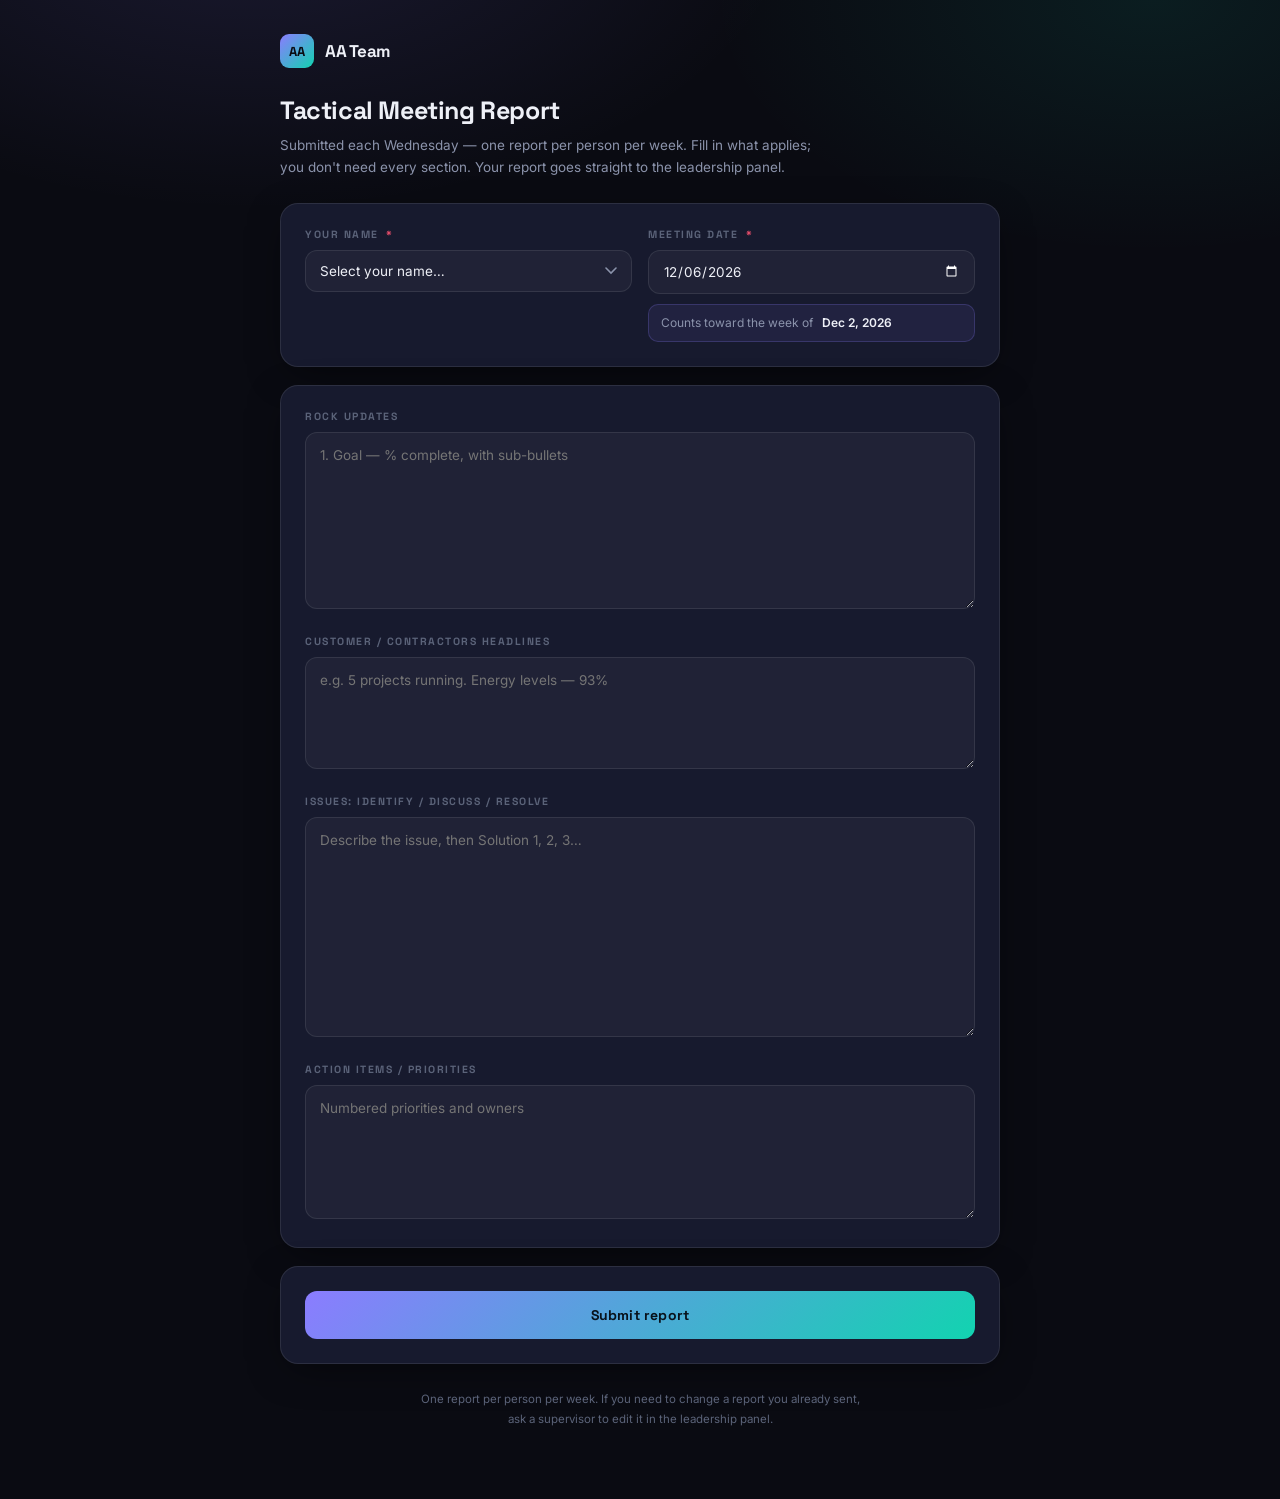
==== tactical/index.html @ f57ccd44 "Add a shareable tactical report form at /tactical The weekly report could only be filed by someone w" ====
<!DOCTYPE html>
<html lang="en">
<head>
<meta charset="UTF-8">
<meta name="viewport" content="width=device-width,initial-scale=1">
<meta name="robots" content="noindex,nofollow">
<title>Tactical Meeting Report &mdash; AA Team</title>
<link rel="preconnect" href="https://fonts.googleapis.com">
<link rel="preconnect" href="https://fonts.gstatic.com" crossorigin>
<link href="https://fonts.googleapis.com/css2?family=Inter:wght@400;500;600;700;800&family=Space+Grotesk:wght@500;600;700&display=swap" rel="stylesheet">
<style>
  :root{
    --bg:#0a0b12; --bg2:#0f1120; --panel2:#171a2e;
    --line:rgba(255,255,255,0.09); --line2:rgba(255,255,255,0.06);
    --text:#eef0f7; --muted:#8b93ab; --dim:#5b6379;
    --violet:#8b7cff; --violet2:#6d5bf0; --teal:#12d3b0; --amber:#f6b23a; --rose:#f2506e; --green:#37d99a;
    --grad:linear-gradient(135deg,#8b7cff,#12d3b0);
    --radius:18px; --radius-sm:12px;
    --shadow:0 10px 40px -12px rgba(0,0,0,0.6);
  }
  *{box-sizing:border-box;margin:0;padding:0}
  body{font-family:'Inter',system-ui,sans-serif;background:var(--bg);color:var(--text);min-height:100vh;
       background-image:radial-gradient(900px 500px at 20% -10%,rgba(139,124,255,0.13),transparent 60%),
                        radial-gradient(800px 460px at 90% 0%,rgba(18,211,176,0.09),transparent 55%);
       background-attachment:fixed}
  button{font-family:inherit;cursor:pointer;color:inherit}
  .wrap{max-width:760px;margin:0 auto;padding:34px 20px 70px}

  .brand{display:flex;align-items:center;gap:11px;margin-bottom:26px}
  .brand-mark{width:34px;height:34px;border-radius:9px;background:var(--grad);display:grid;place-items:center;
               font-family:'Space Grotesk',sans-serif;font-weight:700;font-size:13px;color:#0a0b12;flex:none}
  .brand-name{font-family:'Space Grotesk',sans-serif;font-size:17px;font-weight:700;letter-spacing:-0.3px}

  .hero{margin-bottom:24px}
  .hero h1{font-family:'Space Grotesk',sans-serif;font-size:25px;font-weight:700;letter-spacing:-0.4px;margin-bottom:8px}
  .hero p{font-size:13.5px;color:var(--muted);line-height:1.65;max-width:62ch}

  .card{background:var(--panel2);border:1px solid var(--line);border-radius:var(--radius);
        padding:24px;box-shadow:var(--shadow);margin-bottom:18px}

  .row{display:grid;grid-template-columns:1fr 1fr;gap:16px}
  @media(max-width:620px){.row{grid-template-columns:1fr}}

  .field{margin-bottom:22px}
  .field:last-child{margin-bottom:0}
  label.lbl{display:block;font-family:'Space Grotesk',sans-serif;font-size:10.5px;font-weight:700;
            letter-spacing:1.5px;text-transform:uppercase;color:var(--dim);margin-bottom:9px}
  label.lbl .req{color:var(--rose);margin-left:3px}

  input[type=date],textarea,select{width:100%;padding:12px 14px;border-radius:var(--radius-sm);
    border:1px solid var(--line);background:rgba(255,255,255,0.04);color:var(--text);
    font-size:13.5px;outline:none;transition:border-color .2s,box-shadow .2s;font-family:inherit}
  textarea{line-height:1.6;resize:vertical;min-height:84px}
  input[type=date]:focus,textarea:focus,select:focus{border-color:var(--violet);box-shadow:0 0 0 3px rgba(139,124,255,0.14)}
  input[type=date]{color-scheme:dark}
  select{appearance:none;background-image:url("data:image/svg+xml;utf8,<svg xmlns='http://www.w3.org/2000/svg' width='12' height='8'><path d='M1 1l5 5 5-5' stroke='%238b93ab' stroke-width='1.6' fill='none' stroke-linecap='round'/></svg>");
         background-repeat:no-repeat;background-position:right 14px center;padding-right:38px;cursor:pointer}

  .weeknote{display:flex;align-items:center;gap:9px;margin-top:10px;font-size:12px;color:var(--muted);
            background:rgba(139,124,255,0.09);border:1px solid rgba(139,124,255,0.22);
            border-radius:10px;padding:9px 12px;line-height:1.5}
  .weeknote b{color:var(--text);font-weight:600}

  .btn-submit{width:100%;border:none;background:var(--grad);color:#08121b;border-radius:var(--radius-sm);
    padding:15px 20px;font-family:'Space Grotesk',sans-serif;font-size:14px;font-weight:700;
    letter-spacing:.2px;transition:opacity .18s,transform .12s}
  .btn-submit:hover:not(:disabled){opacity:.9}
  .btn-submit:active:not(:disabled){transform:translateY(1px)}
  .btn-submit:disabled{opacity:.5;cursor:not-allowed}

  .status{margin-top:14px;font-size:13px;line-height:1.6;padding:12px 14px;border-radius:10px;display:none}
  .status.show{display:block}
  .status.err{background:rgba(242,80,110,0.11);border:1px solid rgba(242,80,110,0.3);color:#ffb3c2}
  .status.info{background:rgba(255,255,255,0.05);border:1px solid var(--line);color:var(--muted)}

  .done{text-align:center;padding:44px 24px}
  .done-mark{width:58px;height:58px;border-radius:50%;background:rgba(55,217,154,0.14);
             border:1px solid rgba(55,217,154,0.35);display:grid;place-items:center;margin:0 auto 20px;
             font-size:26px;color:var(--green)}
  .done h2{font-family:'Space Grotesk',sans-serif;font-size:20px;font-weight:700;margin-bottom:10px}
  .done p{font-size:13.5px;color:var(--muted);line-height:1.7;max-width:46ch;margin:0 auto 22px}
  .btn-again{border:1px solid var(--line);background:rgba(255,255,255,0.04);border-radius:var(--radius-sm);
             padding:11px 20px;font-family:'Space Grotesk',sans-serif;font-size:12.5px;font-weight:600}
  .btn-again:hover{border-color:var(--violet);background:rgba(139,124,255,0.1)}

  .foot{text-align:center;font-size:11.5px;color:var(--dim);margin-top:26px;line-height:1.7}
</style>
</head>
<body>
<div class="wrap">

  <div class="brand">
    <div class="brand-mark">AA</div>
    <div class="brand-name">AA Team</div>
  </div>

  <div id="view-form">
    <div class="hero">
      <h1>Tactical Meeting Report</h1>
      <p>Submitted each Wednesday &mdash; one report per person per week. Fill in what applies; you don't
         need every section. Your report goes straight to the leadership panel.</p>
    </div>

    <div class="card">
      <div class="row">
        <div class="field">
          <label class="lbl" for="f-person">Your name <span class="req">*</span></label>
          <select id="f-person">
            <option value="">Select your name&hellip;</option>
          </select>
        </div>
        <div class="field">
          <label class="lbl" for="f-date">Meeting date <span class="req">*</span></label>
          <input type="date" id="f-date">
          <div class="weeknote" id="f-weeknote" style="display:none"></div>
        </div>
      </div>
    </div>

    <div class="card" id="f-sections"></div>

    <div class="card">
      <button class="btn-submit" id="f-submit" onclick="submitForm()">Submit report</button>
      <div class="status" id="f-status"></div>
    </div>

    <div class="foot">
      One report per person per week. If you need to change a report you already sent,<br>
      ask a supervisor to edit it in the leadership panel.
    </div>
  </div>

  <div id="view-done" style="display:none">
    <div class="card done">
      <div class="done-mark">&#10003;</div>
      <h2>Report received</h2>
      <p id="done-msg"></p>
      <button class="btn-again" onclick="resetForm()">Submit another report</button>
    </div>
  </div>

</div>

<script src="/qc-engine.js"></script>
<script>
var SUPABASE_URL='https://mrxhydaoxlxuampmgaoi.supabase.co';
var SUPABASE_ANON_KEY='eyJhbGciOiJIUzI1NiIsInR5cCI6IkpXVCJ9.eyJpc3MiOiJzdXBhYmFzZSIsInJlZiI6Im1yeGh5ZGFveGx4dWFtcG1nYW9pIiwicm9sZSI6ImFub24iLCJpYXQiOjE3NzM3NTg2NDgsImV4cCI6MjA4OTMzNDY0OH0.STQzp2Berri61IHeoDFHnDUkg_9eSV-giVCrUhHHk64';

// Kept in step with TACTICAL_SECTIONS in the main app. Same keys, same order,
// same column names -- the panel reads exactly what this form writes.
var SECTIONS=[
  {key:'rocks',     label:'ROCK Updates', rows:7, hint:'1. Goal — % complete, with sub-bullets'},
  {key:'headlines', label:'Customer / Contractors Headlines', rows:4, hint:'e.g. 5 projects running. Energy levels — 93%'},
  {key:'issues',    label:'Issues: Identify / Discuss / Resolve', rows:9, hint:'Describe the issue, then Solution 1, 2, 3…'},
  {key:'actions',   label:'Action Items / Priorities', rows:5, hint:'Numbered priorities and owners'}
];

// The people who can file a report. Add names here as the group grows.
var PEOPLE=['Glory','Junior','Simon','Achumboro','Jeff'];

function el(id){return document.getElementById(id);}

function prettyWeek(weekOf){
  if(!weekOf) return '';
  var d=new Date(weekOf+'T12:00:00Z');
  return d.toLocaleDateString('en-US',{month:'short',day:'numeric',year:'numeric',timeZone:'UTC'});
}

function todayISO(){
  var d=new Date();
  return d.getFullYear()+'-'+String(d.getMonth()+1).padStart(2,'0')+'-'+String(d.getDate()).padStart(2,'0');
}

function buildForm(){
  var sel=el('f-person');
  PEOPLE.forEach(function(name){
    var o=document.createElement('option');
    o.value=name; o.textContent=name;
    sel.appendChild(o);
  });

  el('f-sections').innerHTML=SECTIONS.map(function(sec){
    return '<div class="field">'+
      '<label class="lbl" for="f-'+sec.key+'">'+sec.label+'</label>'+
      '<textarea id="f-'+sec.key+'" rows="'+sec.rows+'" placeholder="'+sec.hint+'"></textarea>'+
    '</div>';
  }).join('');

  el('f-date').value=todayISO();
  el('f-date').addEventListener('change',showWeek);
  showWeek();
}

function showWeek(){
  var note=el('f-weeknote');
  var weekOf=QC.tacticalWeekOf(el('f-date').value);
  if(!weekOf){note.style.display='none';return;}
  note.style.display='flex';
  note.innerHTML='Counts toward the week of <b>'+prettyWeek(weekOf)+'</b>';
}

function status(msg,kind){
  var s=el('f-status');
  if(!msg){s.className='status';s.textContent='';return;}
  s.className='status show '+(kind||'info');
  s.textContent=msg;
}

async function submitForm(){
  var person=el('f-person').value;
  var dateVal=el('f-date').value||null;
  var weekOf=QC.tacticalWeekOf(dateVal);

  if(!person){status('Select your name first.','err');return;}
  if(!weekOf){status('Pick the meeting date.','err');return;}

  var rec={person:person,row_date:dateVal,week_of:weekOf,source:'form',confirmed:false};
  var filled=false;
  SECTIONS.forEach(function(sec){
    var v=String((el('f-'+sec.key)||{}).value||'').trim();
    rec[sec.key]=v;
    if(v) filled=true;
  });
  if(!filled){status('Nothing to submit — fill in at least one section.','err');return;}

  el('f-submit').disabled=true;
  status('Sending…','info');

  try{
    var res=await fetch(SUPABASE_URL+'/rest/v1/tactical',{
      method:'POST',
      headers:{
        'apikey':SUPABASE_ANON_KEY,
        'Authorization':'Bearer '+SUPABASE_ANON_KEY,
        'Content-Type':'application/json',
        'Prefer':'return=minimal'
      },
      body:JSON.stringify(rec)
    });

    if(res.ok){
      el('done-msg').textContent=person+', your report for the week of '+prettyWeek(weekOf)+
        ' is with leadership. Thank you.';
      el('view-form').style.display='none';
      el('view-done').style.display='block';
      window.scrollTo(0,0);
      return;
    }

    var body=await res.text();
    // The unique (person, week_of) index is what stops a second report for the
    // same week. Say so plainly instead of leaking the Postgres error.
    if(res.status===409||/duplicate key|tactical_person_week/i.test(body)){
      status('A report for '+person+' already exists for the week of '+prettyWeek(weekOf)+
             '. Ask a supervisor to update it in the leadership panel.','err');
    }else if(res.status===401||res.status===403){
      status('This form could not submit — it may not be set up yet. Let leadership know.','err');
    }else{
      status('Submit failed ('+res.status+'). Try again in a moment.','err');
    }
  }catch(e){
    status('Could not reach the server. Check your connection and try again.','err');
  }
  el('f-submit').disabled=false;
}

function resetForm(){
  SECTIONS.forEach(function(sec){ var t=el('f-'+sec.key); if(t) t.value=''; });
  el('f-person').value='';
  el('f-date').value=todayISO();
  showWeek();
  status('');
  el('f-submit').disabled=false;
  el('view-done').style.display='none';
  el('view-form').style.display='block';
  window.scrollTo(0,0);
}

buildForm();
</script>
</body>
</html>
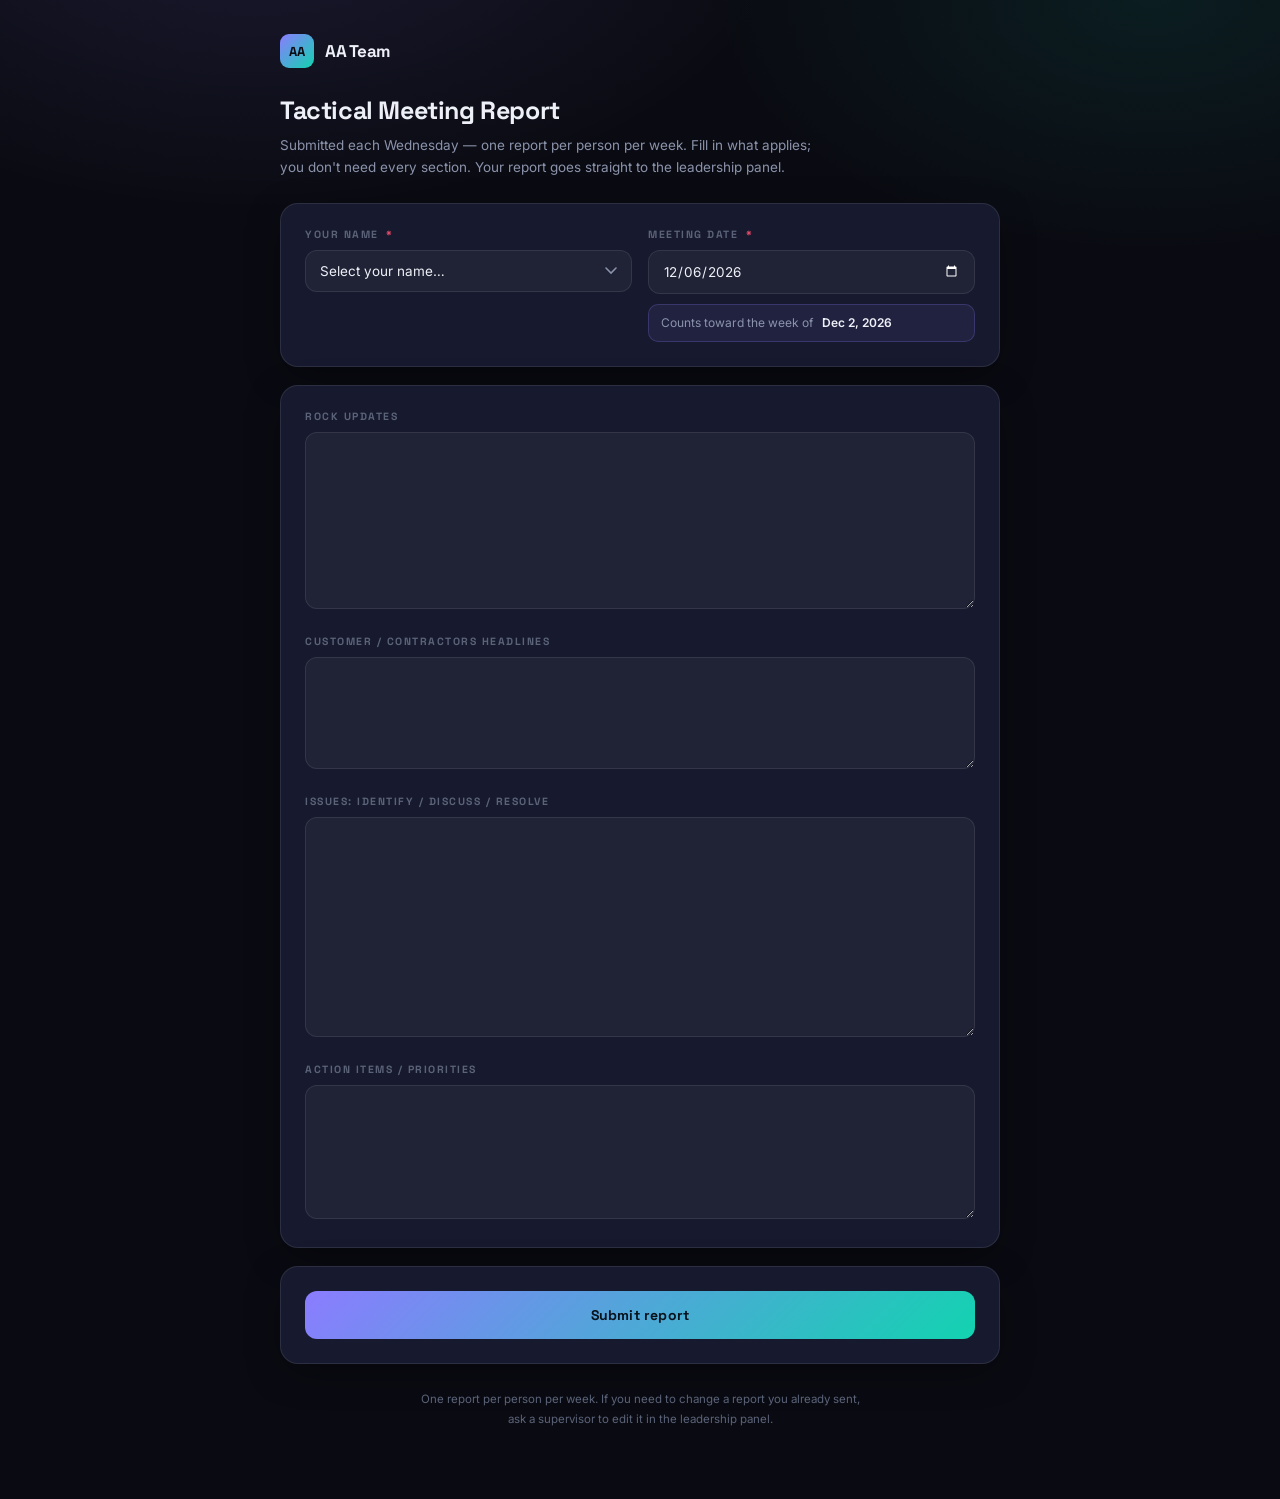
==== commit 2926d7d6: "Drop the example text from the tactical form's section boxes The placeholders read as suggestions ab" ====
--- a/tactical/index.html
+++ b/tactical/index.html
@@ -149,10 +149,10 @@
 // Kept in step with TACTICAL_SECTIONS in the main app. Same keys, same order,
 // same column names -- the panel reads exactly what this form writes.
 var SECTIONS=[
-  {key:'rocks',     label:'ROCK Updates', rows:7, hint:'1. Goal — % complete, with sub-bullets'},
-  {key:'headlines', label:'Customer / Contractors Headlines', rows:4, hint:'e.g. 5 projects running. Energy levels — 93%'},
-  {key:'issues',    label:'Issues: Identify / Discuss / Resolve', rows:9, hint:'Describe the issue, then Solution 1, 2, 3…'},
-  {key:'actions',   label:'Action Items / Priorities', rows:5, hint:'Numbered priorities and owners'}
+  {key:'rocks',     label:'ROCK Updates', rows:7},
+  {key:'headlines', label:'Customer / Contractors Headlines', rows:4},
+  {key:'issues',    label:'Issues: Identify / Discuss / Resolve', rows:9},
+  {key:'actions',   label:'Action Items / Priorities', rows:5}
 ];
 
 // The people who can file a report. Add names here as the group grows.
@@ -182,7 +182,7 @@
   el('f-sections').innerHTML=SECTIONS.map(function(sec){
     return '<div class="field">'+
       '<label class="lbl" for="f-'+sec.key+'">'+sec.label+'</label>'+
-      '<textarea id="f-'+sec.key+'" rows="'+sec.rows+'" placeholder="'+sec.hint+'"></textarea>'+
+      '<textarea id="f-'+sec.key+'" rows="'+sec.rows+'"></textarea>'+
     '</div>';
   }).join('');
 
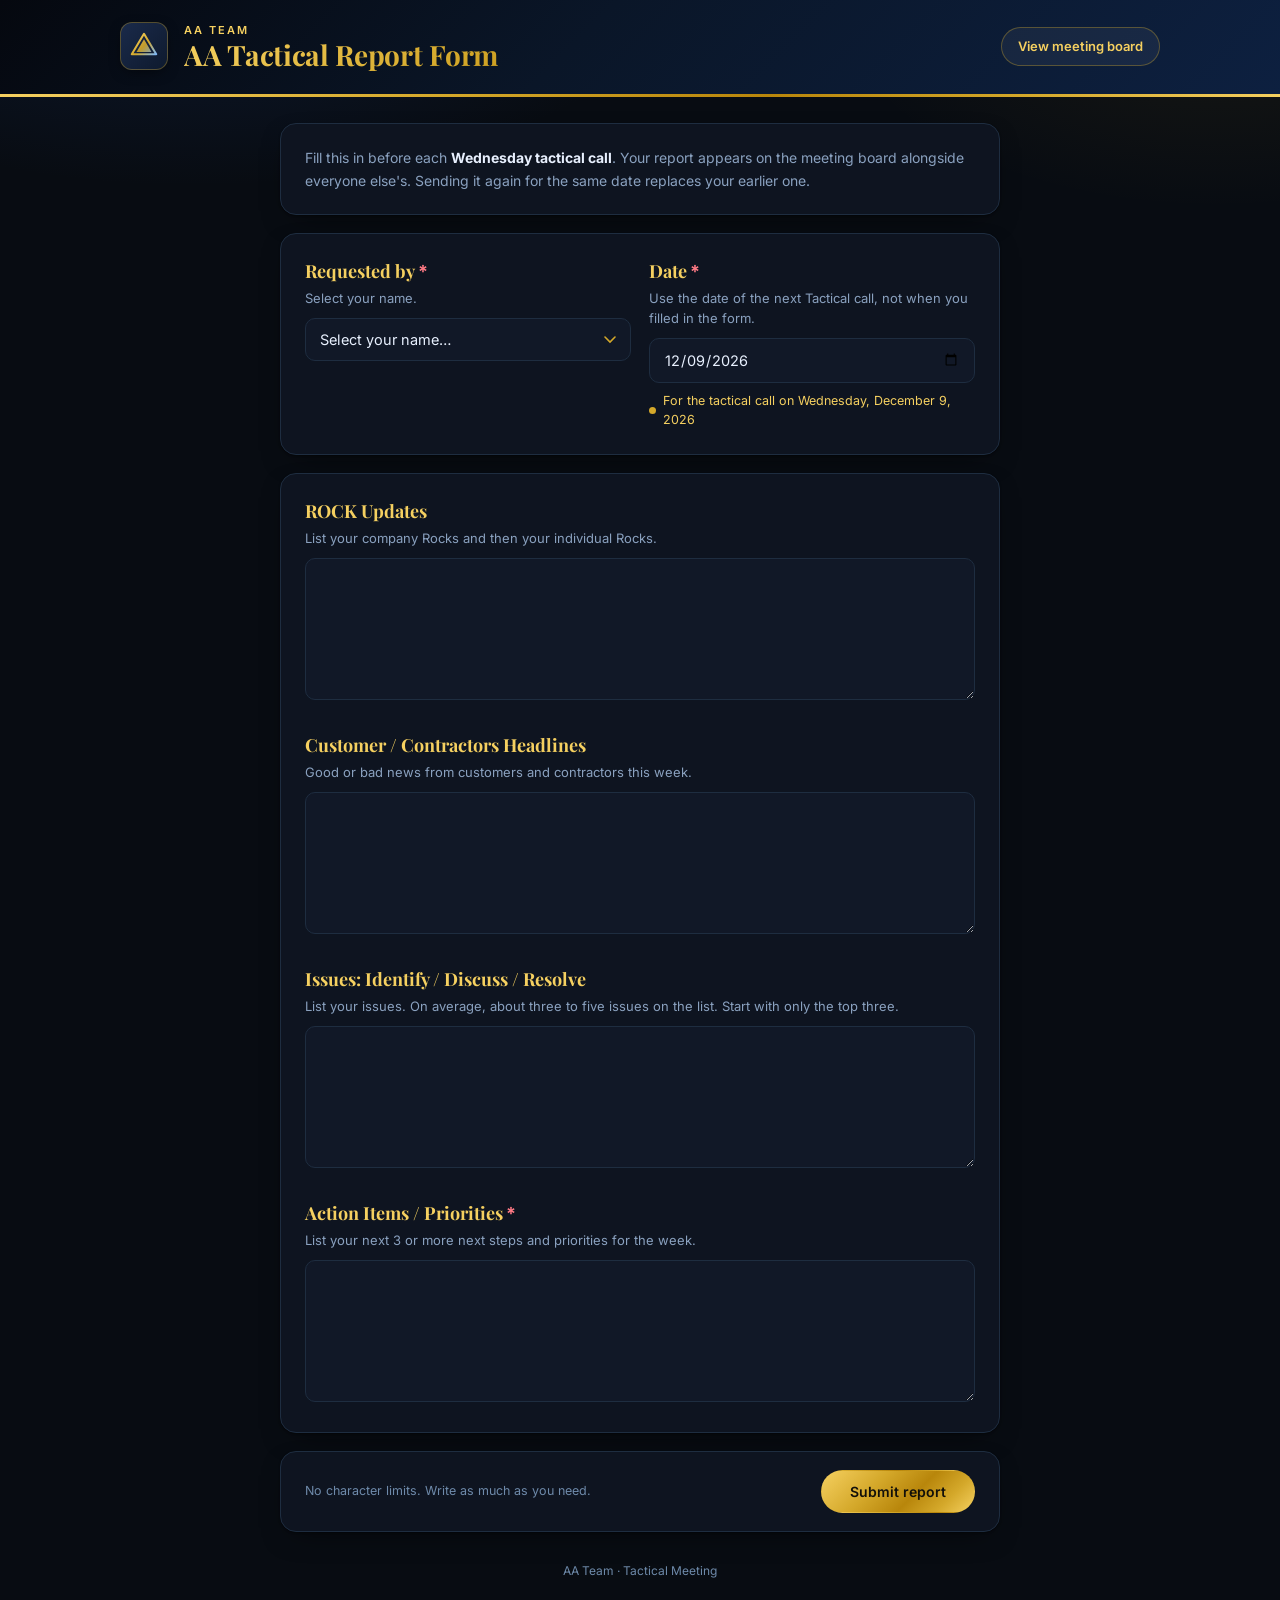
==== commit 09e7a65c: "Give the AA tactical meeting the UC layout and a public board /tactical is rebuilt as the AA Tactica" ====
--- a/tactical/index.html
+++ b/tactical/index.html
@@ -4,130 +4,102 @@
 <meta charset="UTF-8">
 <meta name="viewport" content="width=device-width,initial-scale=1">
 <meta name="robots" content="noindex,nofollow">
-<title>Tactical Meeting Report &mdash; AA Team</title>
+<title>AA Tactical Report Form</title>
+<link rel="icon" href="/og-image.png">
 <link rel="preconnect" href="https://fonts.googleapis.com">
 <link rel="preconnect" href="https://fonts.gstatic.com" crossorigin>
-<link href="https://fonts.googleapis.com/css2?family=Inter:wght@400;500;600;700;800&family=Space+Grotesk:wght@500;600;700&display=swap" rel="stylesheet">
+<link href="https://fonts.googleapis.com/css2?family=Inter:wght@400;500;600;700&family=Playfair+Display:wght@600;700&display=swap" rel="stylesheet">
+<link rel="stylesheet" href="/tactical/aa.css">
 <style>
-  :root{
-    --bg:#0a0b12; --bg2:#0f1120; --panel2:#171a2e;
-    --line:rgba(255,255,255,0.09); --line2:rgba(255,255,255,0.06);
-    --text:#eef0f7; --muted:#8b93ab; --dim:#5b6379;
-    --violet:#8b7cff; --violet2:#6d5bf0; --teal:#12d3b0; --amber:#f6b23a; --rose:#f2506e; --green:#37d99a;
-    --grad:linear-gradient(135deg,#8b7cff,#12d3b0);
-    --radius:18px; --radius-sm:12px;
-    --shadow:0 10px 40px -12px rgba(0,0,0,0.6);
-  }
-  *{box-sizing:border-box;margin:0;padding:0}
-  body{font-family:'Inter',system-ui,sans-serif;background:var(--bg);color:var(--text);min-height:100vh;
-       background-image:radial-gradient(900px 500px at 20% -10%,rgba(139,124,255,0.13),transparent 60%),
-                        radial-gradient(800px 460px at 90% 0%,rgba(18,211,176,0.09),transparent 55%);
-       background-attachment:fixed}
-  button{font-family:inherit;cursor:pointer;color:inherit}
-  .wrap{max-width:760px;margin:0 auto;padding:34px 20px 70px}
-
-  .brand{display:flex;align-items:center;gap:11px;margin-bottom:26px}
-  .brand-mark{width:34px;height:34px;border-radius:9px;background:var(--grad);display:grid;place-items:center;
-               font-family:'Space Grotesk',sans-serif;font-weight:700;font-size:13px;color:#0a0b12;flex:none}
-  .brand-name{font-family:'Space Grotesk',sans-serif;font-size:17px;font-weight:700;letter-spacing:-0.3px}
-
-  .hero{margin-bottom:24px}
-  .hero h1{font-family:'Space Grotesk',sans-serif;font-size:25px;font-weight:700;letter-spacing:-0.4px;margin-bottom:8px}
-  .hero p{font-size:13.5px;color:var(--muted);line-height:1.65;max-width:62ch}
-
-  .card{background:var(--panel2);border:1px solid var(--line);border-radius:var(--radius);
-        padding:24px;box-shadow:var(--shadow);margin-bottom:18px}
-
-  .row{display:grid;grid-template-columns:1fr 1fr;gap:16px}
+  .intro{padding:22px 24px;margin-bottom:18px}
+  .intro p{font-size:14px;color:var(--muted);line-height:1.65}
+  .intro p b{color:var(--text)}
+
+  .sec{padding:24px;margin-bottom:18px}
+  .row{display:grid;grid-template-columns:1fr 1fr;gap:18px}
   @media(max-width:620px){.row{grid-template-columns:1fr}}
 
-  .field{margin-bottom:22px}
+  .field{margin-bottom:26px}
   .field:last-child{margin-bottom:0}
-  label.lbl{display:block;font-family:'Space Grotesk',sans-serif;font-size:10.5px;font-weight:700;
-            letter-spacing:1.5px;text-transform:uppercase;color:var(--dim);margin-bottom:9px}
-  label.lbl .req{color:var(--rose);margin-left:3px}
-
-  input[type=date],textarea,select{width:100%;padding:12px 14px;border-radius:var(--radius-sm);
-    border:1px solid var(--line);background:rgba(255,255,255,0.04);color:var(--text);
-    font-size:13.5px;outline:none;transition:border-color .2s,box-shadow .2s;font-family:inherit}
-  textarea{line-height:1.6;resize:vertical;min-height:84px}
-  input[type=date]:focus,textarea:focus,select:focus{border-color:var(--violet);box-shadow:0 0 0 3px rgba(139,124,255,0.14)}
-  input[type=date]{color-scheme:dark}
-  select{appearance:none;background-image:url("data:image/svg+xml;utf8,<svg xmlns='http://www.w3.org/2000/svg' width='12' height='8'><path d='M1 1l5 5 5-5' stroke='%238b93ab' stroke-width='1.6' fill='none' stroke-linecap='round'/></svg>");
-         background-repeat:no-repeat;background-position:right 14px center;padding-right:38px;cursor:pointer}
-
-  .weeknote{display:flex;align-items:center;gap:9px;margin-top:10px;font-size:12px;color:var(--muted);
-            background:rgba(139,124,255,0.09);border:1px solid rgba(139,124,255,0.22);
-            border-radius:10px;padding:9px 12px;line-height:1.5}
-  .weeknote b{color:var(--text);font-weight:600}
-
-  .btn-submit{width:100%;border:none;background:var(--grad);color:#08121b;border-radius:var(--radius-sm);
-    padding:15px 20px;font-family:'Space Grotesk',sans-serif;font-size:14px;font-weight:700;
-    letter-spacing:.2px;transition:opacity .18s,transform .12s}
-  .btn-submit:hover:not(:disabled){opacity:.9}
-  .btn-submit:active:not(:disabled){transform:translateY(1px)}
-  .btn-submit:disabled{opacity:.5;cursor:not-allowed}
-
-  .status{margin-top:14px;font-size:13px;line-height:1.6;padding:12px 14px;border-radius:10px;display:none}
-  .status.show{display:block}
-  .status.err{background:rgba(242,80,110,0.11);border:1px solid rgba(242,80,110,0.3);color:#ffb3c2}
-  .status.info{background:rgba(255,255,255,0.05);border:1px solid var(--line);color:var(--muted)}
-
-  .done{text-align:center;padding:44px 24px}
-  .done-mark{width:58px;height:58px;border-radius:50%;background:rgba(55,217,154,0.14);
-             border:1px solid rgba(55,217,154,0.35);display:grid;place-items:center;margin:0 auto 20px;
-             font-size:26px;color:var(--green)}
-  .done h2{font-family:'Space Grotesk',sans-serif;font-size:20px;font-weight:700;margin-bottom:10px}
-  .done p{font-size:13.5px;color:var(--muted);line-height:1.7;max-width:46ch;margin:0 auto 22px}
-  .btn-again{border:1px solid var(--line);background:rgba(255,255,255,0.04);border-radius:var(--radius-sm);
-             padding:11px 20px;font-family:'Space Grotesk',sans-serif;font-size:12.5px;font-weight:600}
-  .btn-again:hover{border-color:var(--violet);background:rgba(139,124,255,0.1)}
-
-  .foot{text-align:center;font-size:11.5px;color:var(--dim);margin-top:26px;line-height:1.7}
+  .lbl{display:block;font-family:var(--serif);font-size:18px;font-weight:700;color:var(--gold-light);margin-bottom:3px}
+  .lbl .req{color:var(--rose);margin-left:3px;font-family:var(--sans)}
+  .hint{font-size:13px;color:var(--muted);line-height:1.55;margin-bottom:10px}
+
+  select,input[type=date],textarea{width:100%;padding:12px 14px;border-radius:var(--radius-sm);border:1px solid var(--line);
+    background:var(--card2);font-size:14.5px;outline:none;transition:border-color .15s,box-shadow .15s}
+  select:focus,input[type=date]:focus,textarea:focus{border-color:var(--gold);box-shadow:0 0 0 3px rgba(212,168,42,.18);background:var(--card)}
+  textarea{line-height:1.6;resize:vertical;min-height:120px;overflow:hidden}
+  select{appearance:none;cursor:pointer;padding-right:38px;
+    background-image:url("data:image/svg+xml;utf8,<svg xmlns='http://www.w3.org/2000/svg' width='12' height='8'><path d='M1 1l5 5 5-5' stroke='%23d4a82a' stroke-width='1.6' fill='none' stroke-linecap='round'/></svg>");
+    background-repeat:no-repeat;background-position:right 14px center}
+
+  .weeknote{margin-top:9px;font-size:12.5px;color:var(--gold-light);display:flex;gap:7px;align-items:center}
+  .weeknote::before{content:'';width:7px;height:7px;border-radius:50%;background:var(--gold);flex:none}
+
+  #f-existing{margin-bottom:18px}
+  #f-existing button{margin-left:6px;background:none;border:none;color:var(--gold-light);font-weight:600;text-decoration:underline;padding:0}
+
+  .submit-bar{padding:18px 24px;display:flex;align-items:center;justify-content:space-between;gap:14px;flex-wrap:wrap}
+  .submit-bar .meta{font-size:12.5px;color:var(--dim)}
+  .submit-bar .btn{padding:12px 28px;font-size:14px}
+  #f-status{margin-top:14px}
+
+  .done{text-align:center;padding:48px 24px}
+  .done-mark{width:62px;height:62px;border-radius:50%;background:var(--green-wash);color:var(--green);display:grid;place-items:center;
+    margin:0 auto 18px;font-size:28px;border:1px solid rgba(38,166,154,.35)}
+  .done h2{font-family:var(--serif);font-size:26px;color:var(--gold-light);margin-bottom:8px}
+  .done p{color:var(--muted);font-size:14px;max-width:46ch;margin:0 auto 22px}
+  .done .acts{display:flex;gap:10px;justify-content:center;flex-wrap:wrap}
 </style>
 </head>
 <body>
-<div class="wrap">
-
-  <div class="brand">
-    <div class="brand-mark">AA</div>
-    <div class="brand-name">AA Team</div>
+
+<header class="mast">
+  <div class="mast-in">
+    <div class="logo" id="aa-logo"></div>
+    <div class="mast-title">
+      <div class="mast-kicker">AA Team</div>
+      <h1>AA Tactical Report Form</h1>
+    </div>
+    <div class="mast-actions">
+      <a class="btn btn-ghost" href="/tactical/board">View meeting board</a>
+    </div>
   </div>
+</header>
+
+<main class="wrap narrow">
 
   <div id="view-form">
-    <div class="hero">
-      <h1>Tactical Meeting Report</h1>
-      <p>Submitted each Wednesday &mdash; one report per person per week. Fill in what applies; you don't
-         need every section. Your report goes straight to the leadership panel.</p>
-    </div>
-
-    <div class="card">
+    <div class="card intro">
+      <p>Fill this in before each <b>Wednesday tactical call</b>. Your report appears on the meeting board
+         alongside everyone else's. Sending it again for the same date replaces your earlier one.</p>
+    </div>
+
+    <div class="card sec">
       <div class="row">
         <div class="field">
-          <label class="lbl" for="f-person">Your name <span class="req">*</span></label>
-          <select id="f-person">
-            <option value="">Select your name&hellip;</option>
-          </select>
+          <label class="lbl" for="f-person">Requested by<span class="req">*</span></label>
+          <div class="hint">Select your name.</div>
+          <select id="f-person"><option value="">Select your name&hellip;</option></select>
         </div>
         <div class="field">
-          <label class="lbl" for="f-date">Meeting date <span class="req">*</span></label>
+          <label class="lbl" for="f-date">Date<span class="req">*</span></label>
+          <div class="hint">Use the date of the next Tactical call, not when you filled in the form.</div>
           <input type="date" id="f-date">
-          <div class="weeknote" id="f-weeknote" style="display:none"></div>
+          <div class="weeknote" id="f-weeknote"></div>
         </div>
       </div>
     </div>
 
-    <div class="card" id="f-sections"></div>
-
-    <div class="card">
-      <button class="btn-submit" id="f-submit" onclick="submitForm()">Submit report</button>
-      <div class="status" id="f-status"></div>
-    </div>
-
-    <div class="foot">
-      One report per person per week. If you need to change a report you already sent,<br>
-      ask a supervisor to edit it in the leadership panel.
-    </div>
+    <div class="note info" id="f-existing"></div>
+
+    <div class="card sec" id="f-sections"></div>
+
+    <div class="card submit-bar">
+      <span class="meta">No character limits. Write as much as you need.</span>
+      <button class="btn btn-navy" id="f-submit" type="button">Submit report</button>
+    </div>
+    <div class="note" id="f-status"></div>
   </div>
 
   <div id="view-done" style="display:none">
@@ -135,126 +107,127 @@
       <div class="done-mark">&#10003;</div>
       <h2>Report received</h2>
       <p id="done-msg"></p>
-      <button class="btn-again" onclick="resetForm()">Submit another report</button>
+      <div class="acts">
+        <a class="btn btn-navy" id="done-board" href="/tactical/board">See it on the board</a>
+        <button class="btn btn-line" type="button" id="done-again">Submit another report</button>
+      </div>
     </div>
   </div>
 
-</div>
+  <div class="foot">AA Team &middot; Tactical Meeting</div>
+</main>
 
 <script src="/qc-engine.js"></script>
+<script src="/tactical/aa.js"></script>
 <script>
-var SUPABASE_URL='https://mrxhydaoxlxuampmgaoi.supabase.co';
-var SUPABASE_ANON_KEY='eyJhbGciOiJIUzI1NiIsInR5cCI6IkpXVCJ9.eyJpc3MiOiJzdXBhYmFzZSIsInJlZiI6Im1yeGh5ZGFveGx4dWFtcG1nYW9pIiwicm9sZSI6ImFub24iLCJpYXQiOjE3NzM3NTg2NDgsImV4cCI6MjA4OTMzNDY0OH0.STQzp2Berri61IHeoDFHnDUkg_9eSV-giVCrUhHHk64';
-
-// Kept in step with TACTICAL_SECTIONS in the main app. Same keys, same order,
-// same column names -- the panel reads exactly what this form writes.
-var SECTIONS=[
-  {key:'rocks',     label:'ROCK Updates', rows:7},
-  {key:'headlines', label:'Customer / Contractors Headlines', rows:4},
-  {key:'issues',    label:'Issues: Identify / Discuss / Resolve', rows:9},
-  {key:'actions',   label:'Action Items / Priorities', rows:5}
-];
-
-// The people who can file a report. Add names here as the group grows.
-var PEOPLE=['Glory','Junior','Simon','Achumboro','Jeff'];
-
-function el(id){return document.getElementById(id);}
-
-function prettyWeek(weekOf){
-  if(!weekOf) return '';
-  var d=new Date(weekOf+'T12:00:00Z');
-  return d.toLocaleDateString('en-US',{month:'short',day:'numeric',year:'numeric',timeZone:'UTC'});
-}
-
-function todayISO(){
-  var d=new Date();
-  return d.getFullYear()+'-'+String(d.getMonth()+1).padStart(2,'0')+'-'+String(d.getDate()).padStart(2,'0');
+var existingRec=null;
+
+function weekOf(){return aaWeekOf(el('f-date').value);}
+
+function sectionsEmpty(){
+  return AA_SECTIONS.every(function(s){return !el('f-'+s.key).value.trim();});
+}
+
+function autosize(t){t.style.height='auto';t.style.height=Math.max(120,t.scrollHeight+2)+'px';}
+
+function fill(rec){
+  AA_SECTIONS.forEach(function(s){var t=el('f-'+s.key);t.value=(rec&&rec[s.key])||'';autosize(t);});
+}
+
+function status(msg,kind){
+  var s=el('f-status');
+  s.className='note'+(msg?' show '+(kind||'info'):'');
+  s.textContent=msg||'';
 }
 
 function buildForm(){
   var sel=el('f-person');
-  PEOPLE.forEach(function(name){
-    var o=document.createElement('option');
-    o.value=name; o.textContent=name;
-    sel.appendChild(o);
+  AA_PEOPLE.forEach(function(name){
+    var o=document.createElement('option');o.value=name;o.textContent=name;sel.appendChild(o);
   });
 
-  el('f-sections').innerHTML=SECTIONS.map(function(sec){
+  el('f-sections').innerHTML=AA_SECTIONS.map(function(s){
     return '<div class="field">'+
-      '<label class="lbl" for="f-'+sec.key+'">'+sec.label+'</label>'+
-      '<textarea id="f-'+sec.key+'" rows="'+sec.rows+'"></textarea>'+
+      '<label class="lbl" for="f-'+s.key+'">'+esc(s.label)+(s.required?'<span class="req">*</span>':'')+'</label>'+
+      '<div class="hint">'+esc(s.hint)+'</div>'+
+      '<textarea id="f-'+s.key+'" rows="5"></textarea>'+
     '</div>';
   }).join('');
-
-  el('f-date').value=todayISO();
-  el('f-date').addEventListener('change',showWeek);
+  AA_SECTIONS.forEach(function(s){
+    var t=el('f-'+s.key);
+    t.addEventListener('input',function(){autosize(t);});
+  });
+
+  var q=new URLSearchParams(location.search);
+  var person=q.get('person')||'';
+  if(!person){ try{person=localStorage.getItem('aa-tactical-person')||'';}catch(e){} }
+  if(AA_PEOPLE.indexOf(person)>=0) sel.value=person;
+  el('f-date').value=aaWeekOf(q.get('week'))||aaNextCall();
+
+  sel.addEventListener('change',checkExisting);
+  el('f-date').addEventListener('change',function(){showWeek();checkExisting();});
+  el('f-submit').addEventListener('click',submitForm);
+  el('done-again').addEventListener('click',resetForm);
   showWeek();
+  checkExisting();
 }
 
 function showWeek(){
-  var note=el('f-weeknote');
-  var weekOf=QC.tacticalWeekOf(el('f-date').value);
-  if(!weekOf){note.style.display='none';return;}
-  note.style.display='flex';
-  note.innerHTML='Counts toward the week of <b>'+prettyWeek(weekOf)+'</b>';
-}
-
-function status(msg,kind){
-  var s=el('f-status');
-  if(!msg){s.className='status';s.textContent='';return;}
-  s.className='status show '+(kind||'info');
-  s.textContent=msg;
+  var w=weekOf(),n=el('f-weeknote');
+  n.style.display=w?'flex':'none';
+  if(!w) return;
+  n.textContent=(w===el('f-date').value?'For the tactical call on ':'Counts toward the tactical call on ')+aaPrettyDate(w,true);
+}
+
+// If this person already filed for this Wednesday, say so, and load it when the boxes are empty.
+async function checkExisting(){
+  var box=el('f-existing'),person=el('f-person').value,w=weekOf();
+  existingRec=null;
+  box.className='note info';box.innerHTML='';
+  if(!person||!w) return;
+  var rec;
+  try{rec=await aaFetchReport(person,w);}catch(e){return;}
+  if(person!==el('f-person').value||w!==weekOf()) return;
+  existingRec=rec;
+  if(!rec) return;
+  if(sectionsEmpty()){
+    fill(rec);
+    box.innerHTML='You\'re editing <b>'+esc(person)+'</b>\'s report for <b>'+esc(aaPrettyDate(w))+
+      '</b>. Submitting saves your changes.';
+  }else{
+    box.innerHTML='<b>'+esc(person)+'</b> already has a report for <b>'+esc(aaPrettyDate(w))+
+      '</b>. Submitting will replace it.<button type="button" id="f-load">Load the saved report</button>';
+    el('f-load').addEventListener('click',function(){fill(existingRec);checkExisting();});
+  }
+  box.className='note info show';
 }
 
 async function submitForm(){
-  var person=el('f-person').value;
-  var dateVal=el('f-date').value||null;
-  var weekOf=QC.tacticalWeekOf(dateVal);
-
-  if(!person){status('Select your name first.','err');return;}
-  if(!weekOf){status('Pick the meeting date.','err');return;}
-
-  var rec={person:person,row_date:dateVal,week_of:weekOf,source:'form',confirmed:false};
-  var filled=false;
-  SECTIONS.forEach(function(sec){
-    var v=String((el('f-'+sec.key)||{}).value||'').trim();
-    rec[sec.key]=v;
-    if(v) filled=true;
-  });
-  if(!filled){status('Nothing to submit — fill in at least one section.','err');return;}
+  var person=el('f-person').value,w=weekOf();
+  if(!person){status('Select your name first.','err');el('f-person').focus();return;}
+  if(!w){status('Pick the date of the tactical call.','err');el('f-date').focus();return;}
+
+  var rec={person:person,week_of:w,row_date:el('f-date').value};
+  for(var i=0;i<AA_SECTIONS.length;i++){
+    var s=AA_SECTIONS[i],v=el('f-'+s.key).value.trim();
+    if(s.required&&!v){status(s.label+' is required.','err');el('f-'+s.key).focus();return;}
+    rec[s.key]=v;
+  }
 
   el('f-submit').disabled=true;
   status('Sending…','info');
-
   try{
-    var res=await fetch(SUPABASE_URL+'/rest/v1/tactical',{
-      method:'POST',
-      headers:{
-        'apikey':SUPABASE_ANON_KEY,
-        'Authorization':'Bearer '+SUPABASE_ANON_KEY,
-        'Content-Type':'application/json',
-        'Prefer':'return=minimal'
-      },
-      body:JSON.stringify(rec)
-    });
-
+    var res=await aaSaveReport(rec);
     if(res.ok){
-      el('done-msg').textContent=person+', your report for the week of '+prettyWeek(weekOf)+
-        ' is with leadership. Thank you.';
+      try{localStorage.setItem('aa-tactical-person',person);}catch(e){}
+      el('done-msg').textContent=person+', your report for the tactical call on '+aaPrettyDate(w,true)+' is on the board.';
+      el('done-board').href=AA_BOARD_PATH+'?week='+w;
       el('view-form').style.display='none';
       el('view-done').style.display='block';
+      status('');
       window.scrollTo(0,0);
-      return;
-    }
-
-    var body=await res.text();
-    // The unique (person, week_of) index is what stops a second report for the
-    // same week. Say so plainly instead of leaking the Postgres error.
-    if(res.status===409||/duplicate key|tactical_person_week/i.test(body)){
-      status('A report for '+person+' already exists for the week of '+prettyWeek(weekOf)+
-             '. Ask a supervisor to update it in the leadership panel.','err');
-    }else if(res.status===401||res.status===403){
-      status('This form could not submit — it may not be set up yet. Let leadership know.','err');
+    }else if(res.status===401||res.status===403||res.status===404){
+      status('The form could not save. It may not be set up yet. Let leadership know.','err');
     }else{
       status('Submit failed ('+res.status+'). Try again in a moment.','err');
     }
@@ -265,18 +238,18 @@
 }
 
 function resetForm(){
-  SECTIONS.forEach(function(sec){ var t=el('f-'+sec.key); if(t) t.value=''; });
+  fill(null);
   el('f-person').value='';
-  el('f-date').value=todayISO();
-  showWeek();
-  status('');
-  el('f-submit').disabled=false;
+  el('f-date').value=aaNextCall();
+  history.replaceState(null,'',AA_FORM_PATH);
+  showWeek();checkExisting();status('');
   el('view-done').style.display='none';
   el('view-form').style.display='block';
   window.scrollTo(0,0);
 }
 
 buildForm();
+document.getElementById('aa-logo').innerHTML=AA_LOGO;
 </script>
 </body>
 </html>
--- a/tactical/aa.css
+++ b/tactical/aa.css
@@ -0,0 +1,72 @@
+/* AA Team tactical meeting. Same layout as /uc-tactical, in the AA Mastery
+   palette: deep sapphire and near-black, metallic gold. */
+:root{
+  --navy:#0a2463; --navy-dark:#05080f; --sapphire-mid:#1a3a7a;
+  --gold:#d4a82a; --gold-dark:#b8860b; --gold-light:#f5d060; --gold-wash:rgba(212,168,42,.1);
+  --gold-metallic:linear-gradient(135deg,#f5d060 0%,#d4a82a 35%,#b8860b 60%,#d4a82a 80%,#f5d060 100%);
+  --blue:#5b9bf5;
+  --bg:#080c12; --card:#0e1420; --card2:#111827; --line:#1e2d40; --line2:#243347;
+  --text:#e8f0fe; --text2:#b0c4de; --muted:#8aa1bf; --dim:#6e8aaa;
+  --green:#4fd1b5; --green-wash:rgba(38,166,154,.14); --rose:#ff7a85; --rose-wash:rgba(229,57,53,.13);
+  --radius:16px; --radius-sm:10px;
+  --shadow:0 1px 2px rgba(0,0,0,.4),0 10px 30px -14px rgba(0,0,0,.7);
+  --serif:'Playfair Display',Georgia,serif;
+  --sans:'Inter',system-ui,-apple-system,sans-serif;
+}
+*{box-sizing:border-box;margin:0;padding:0}
+html{-webkit-text-size-adjust:100%}
+body{font-family:var(--sans);background:var(--bg);color:var(--text);min-height:100vh;line-height:1.5;
+  background-image:radial-gradient(900px 460px at 15% -10%,rgba(26,58,122,.35),transparent 60%),
+                   radial-gradient(700px 380px at 95% 0%,rgba(212,168,42,.08),transparent 55%);
+  background-attachment:fixed}
+button,input,select,textarea{font-family:inherit;font-size:inherit;color:inherit}
+button{cursor:pointer}
+a{color:var(--gold-light)}
+
+/* ── Masthead ── */
+.mast{background:linear-gradient(135deg,#05080f 0%,#0a1628 45%,#0d2040 100%);color:#fff;position:relative;overflow:hidden}
+.mast::after{content:'';position:absolute;left:0;right:0;bottom:0;height:3px;background:var(--gold-metallic)}
+.mast-in{max-width:1080px;margin:0 auto;padding:22px 20px 26px;display:flex;align-items:center;gap:16px;flex-wrap:wrap}
+.logo{width:48px;height:48px;border-radius:12px;background:linear-gradient(135deg,#1a2a4a,#0e1a2e);display:grid;place-items:center;flex:none;
+  border:1px solid rgba(212,168,42,.35);box-shadow:0 4px 14px -4px rgba(0,0,0,.6)}
+.mast-title{flex:1;min-width:200px}
+.mast-kicker{font-size:11px;font-weight:600;letter-spacing:2px;text-transform:uppercase;color:var(--gold-light)}
+.mast h1{font-family:var(--serif);font-weight:700;font-size:28px;letter-spacing:-.3px;line-height:1.15;
+  background:var(--gold-metallic);-webkit-background-clip:text;background-clip:text;-webkit-text-fill-color:transparent}
+.mast-actions{display:flex;gap:8px;flex-wrap:wrap}
+
+.btn{display:inline-flex;align-items:center;gap:7px;border-radius:999px;padding:9px 16px;font-size:13px;font-weight:600;
+  border:1px solid transparent;text-decoration:none;transition:background .15s,border-color .15s,filter .15s,transform .1s;white-space:nowrap}
+.btn:active{transform:translateY(1px)}
+.btn-gold{background:var(--gold-metallic);color:#12100a}
+.btn-gold:hover{filter:brightness(1.08)}
+.btn-ghost{background:rgba(255,255,255,.05);border-color:rgba(212,168,42,.35);color:var(--gold-light)}
+.btn-ghost:hover{background:rgba(212,168,42,.12)}
+.btn-line{background:var(--card2);border-color:var(--line2);color:var(--text2)}
+.btn-line:hover{border-color:var(--gold);color:var(--gold-light)}
+.btn-navy{background:var(--gold-metallic);color:#12100a}
+.btn-navy:hover{filter:brightness(1.08)}
+.btn:disabled{opacity:.55;cursor:not-allowed}
+
+.wrap{max-width:1080px;margin:0 auto;padding:26px 20px 70px}
+.wrap.narrow{max-width:760px}
+
+.card{background:var(--card);border:1px solid var(--line);border-radius:var(--radius);box-shadow:var(--shadow)}
+
+.note{font-size:13px;line-height:1.6;padding:11px 14px;border-radius:var(--radius-sm);display:none}
+.note.show{display:block}
+.note.err{background:var(--rose-wash);color:var(--rose);border:1px solid rgba(229,57,53,.35)}
+.note.info{background:var(--gold-wash);color:var(--gold-light);border:1px solid rgba(212,168,42,.3)}
+.note.ok{background:var(--green-wash);color:var(--green);border:1px solid rgba(38,166,154,.35)}
+
+.toast{position:fixed;left:50%;bottom:24px;transform:translateX(-50%) translateY(20px);opacity:0;
+  background:var(--gold);color:#12100a;padding:10px 18px;border-radius:999px;font-size:13px;font-weight:600;
+  transition:opacity .2s,transform .2s;pointer-events:none;z-index:50}
+.toast.show{opacity:1;transform:translateX(-50%) translateY(0)}
+
+.foot{text-align:center;font-size:12px;color:var(--dim);margin-top:30px}
+
+@media(max-width:560px){
+  .mast h1{font-size:23px}
+  .mast-actions{width:100%}
+}
